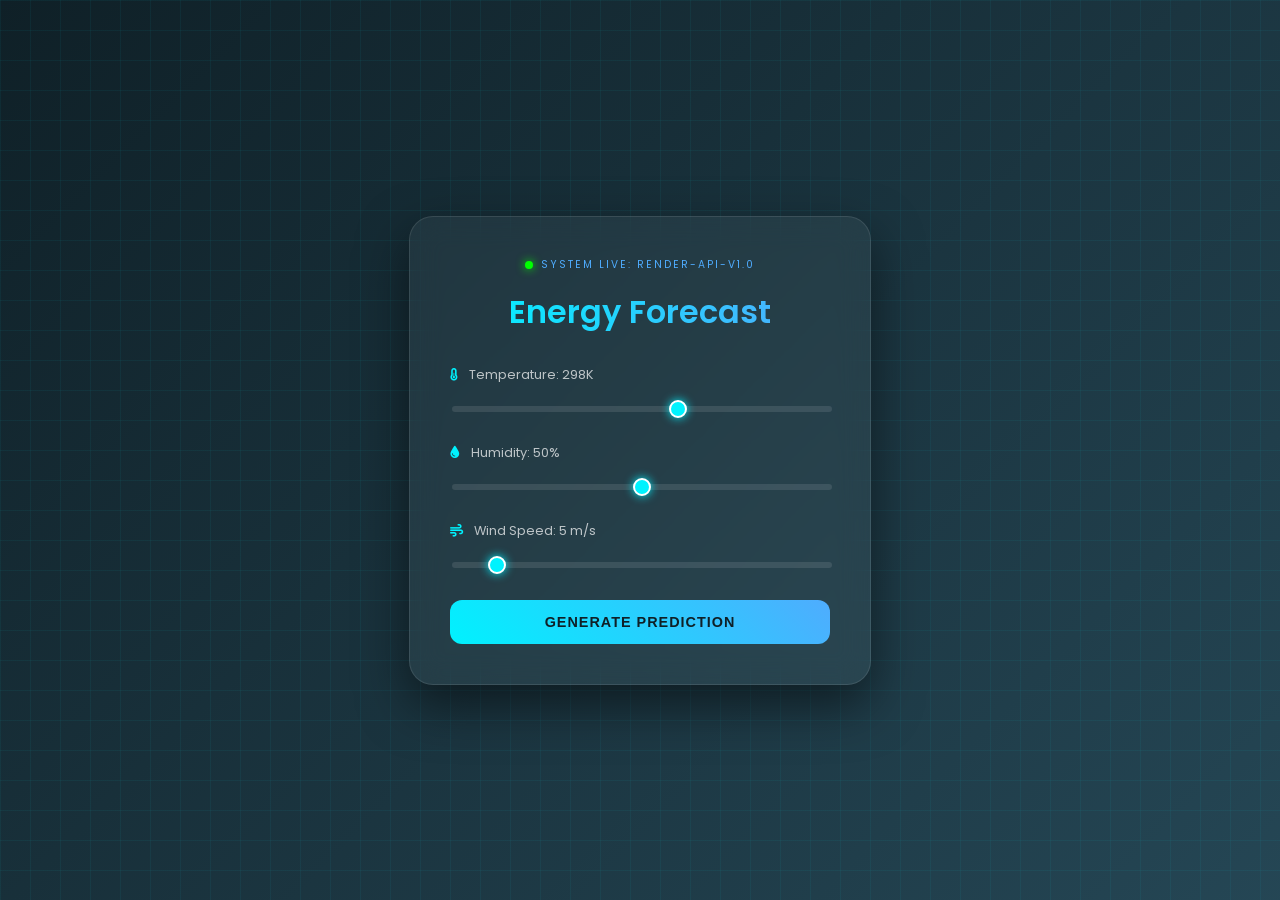
==== frontend/dashboard.html @ c45ea2b1 "Added modern SaaS landing page" ====
<!DOCTYPE html>
<html lang="en">
<head>
    <meta charset="UTF-8">
    <meta name="viewport" content="width=device-width, initial-scale=1.0">
    <title>AI Energy Forecast Dashboard</title>
    <link rel="stylesheet" href="style.css">
    <link rel="stylesheet" href="https://cdnjs.cloudflare.com/ajax/libs/font-awesome/6.0.0/css/all.min.css">
</head>
<body>
    <div class="container">
        <div class="status-bar">
            <span class="status-dot"></span> SYSTEM LIVE: RENDER-API-v1.0
        </div>
        
        <h1>Energy Forecast</h1>

        <form id="predictForm">
            <div class="input-group">
                <label><i class="fas fa-thermometer-half"></i> Temperature: <span id="tempVal">298</span>K</label>
                <input type="range" id="temp" min="250" max="330" value="298" oninput="document.getElementById('tempVal').innerText=this.value">
            </div>

            <div class="input-group">
                <label><i class="fas fa-tint"></i> Humidity: <span id="humVal">50</span>%</label>
                <input type="range" id="humidity" min="0" max="100" value="50" oninput="document.getElementById('humVal').innerText=this.value">
            </div>

            <div class="input-group">
                <label><i class="fas fa-wind"></i> Wind Speed: <span id="windVal">5</span> m/s</label>
                <input type="range" id="wind" min="0" max="50" value="5" oninput="document.getElementById('windVal').innerText=this.value">
            </div>

            <button type="submit">GENERATE PREDICTION</button>
        </form>

        <div id="result"></div>
    </div>

    <script src="script.js"></script>
</body>
</html>
---- frontend/style.css ----
@import url('https://fonts.googleapis.com/css2?family=Poppins:wght@300;400;600&display=swap');
body {
    margin: 0;
    padding: 0;
    font-family: 'Poppins', sans-serif;
    height: 100vh;
    display: flex;
    justify-content: center;
    align-items: center;
    color: white;
    overflow: hidden;
    
    background: linear-gradient(-45deg, #0f2027, #203a43, #2c5364, #0f2027);
    background-size: 400% 400%;
    animation: gradientShift 15s ease infinite;
}
body::before {
    content: "";
    position: absolute;
    top: 0; left: 0; width: 100%; height: 100%;
    background-image: 
        linear-gradient(rgba(0, 242, 254, 0.05) 1px, transparent 1px),
        linear-gradient(90deg, rgba(0, 242, 254, 0.05) 1px, transparent 1px);
    background-size: 30px 30px;
    z-index: -1;
}

@keyframes gradientShift {
    0% { background-position: 0% 50%; }
    50% { background-position: 100% 50%; }
    100% { background-position: 0% 50%; }
}


.container {
    background: rgba(255, 255, 255, 0.05);
    backdrop-filter: blur(15px);
    -webkit-backdrop-filter: blur(15px);
    border: 1px solid rgba(255, 255, 255, 0.1);
    border-radius: 24px;
    padding: 40px;
    width: 380px;
    box-shadow: 0 20px 50px rgba(0, 0, 0, 0.5);
    text-align: center;
    transition: transform 0.3s ease, box-shadow 0.3s ease;
}

.container:hover {
    transform: translateY(-5px);
    box-shadow: 0 25px 60px rgba(0, 242, 254, 0.2);
}


.status-bar {
    font-size: 0.65rem;
    color: #4facfe;
    text-transform: uppercase;
    letter-spacing: 2px;
    margin-bottom: 15px;
    display: flex;
    align-items: center;
    justify-content: center;
}

.status-dot {
    height: 8px;
    width: 8px;
    background: #00ff00;
    border-radius: 50%;
    margin-right: 8px;
    box-shadow: 0 0 10px #00ff00;
    animation: blink 2s infinite;
}

@keyframes blink {
    0%, 100% { opacity: 1; }
    50% { opacity: 0.4; }
}

h1 {
    font-weight: 600;
    margin: 0 0 30px 0;
    background: linear-gradient(to right, #00f2fe, #4facfe);
    -webkit-background-clip: text;
    -webkit-text-fill-color: transparent;
}


.input-group {
    margin-bottom: 25px;
    text-align: left;
}

label {
    font-size: 0.8rem;
    color: rgba(255, 255, 255, 0.7);
    display: block;
    margin-bottom: 10px;
}

label i {
    margin-right: 8px;
    color: #00f2fe;
}


input[type=range] {
    -webkit-appearance: none;
    width: 100%;
    background: rgba(255, 255, 255, 0.1);
    height: 6px;
    border-radius: 5px;
    outline: none;
}

input[type=range]::-webkit-slider-thumb {
    -webkit-appearance: none;
    height: 18px;
    width: 18px;
    border-radius: 50%;
    background: #00f2fe;
    cursor: pointer;
    box-shadow: 0 0 10px #00f2fe;
    border: 2px solid white;
}


button {
    width: 100%;
    padding: 14px;
    border-radius: 12px;
    border: none;
    background: linear-gradient(45deg, #00f2fe, #4facfe);
    color: #0f2027;
    font-weight: 700;
    font-size: 0.9rem;
    cursor: pointer;
    transition: all 0.3s ease;
    text-transform: uppercase;
    letter-spacing: 1px;
}

button:hover {
    letter-spacing: 2px;
    box-shadow: 0 0 20px rgba(0, 242, 254, 0.6);
}


#result {
    margin-top: 30px;
    padding: 20px;
    border-radius: 15px;
    background: rgba(0, 242, 254, 0.05);
    border: 1px solid rgba(0, 242, 254, 0.2);
    display: none; 
}

.prediction-value {
    display: block;
    font-size: 2rem;
    color: #00f2fe;
    font-weight: 700;
    margin-top: 10px;
    text-shadow: 0 0 15px rgba(0, 242, 254, 0.5);
}
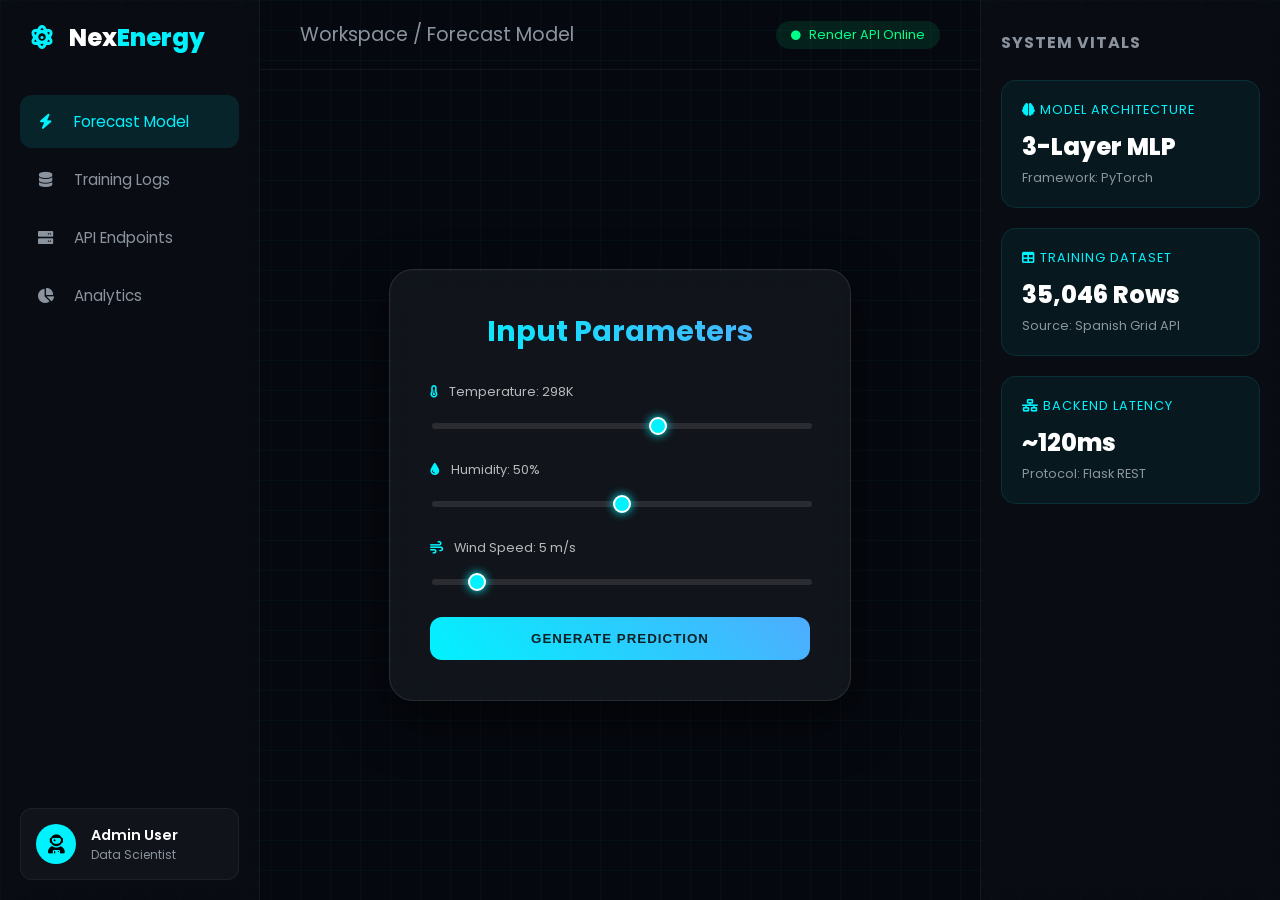
==== commit b8fa14bc: "Upgraded dashboard to 3-column SaaS app layout" ====
--- a/frontend/dashboard.html
+++ b/frontend/dashboard.html
@@ -3,40 +3,83 @@
 <head>
     <meta charset="UTF-8">
     <meta name="viewport" content="width=device-width, initial-scale=1.0">
-    <title>AI Energy Forecast Dashboard</title>
+    <title>NexEnergy | AI Workspace</title>
     <link rel="stylesheet" href="style.css">
     <link rel="stylesheet" href="https://cdnjs.cloudflare.com/ajax/libs/font-awesome/6.0.0/css/all.min.css">
 </head>
 <body>
-    <div class="container">
-        <div class="status-bar">
-            <span class="status-dot"></span> SYSTEM LIVE: RENDER-API-v1.0
-        </div>
+    <div class="dashboard-layout">
         
-        <h1>Energy Forecast</h1>
+        <aside class="sidebar">
+            <div class="logo-area"><i class="fas fa-atom"></i> Nex<span>Energy</span></div>
+            <nav class="side-nav">
+                <a href="#" class="active"><i class="fas fa-bolt"></i> Forecast Model</a>
+                <a href="#"><i class="fas fa-database"></i> Training Logs</a>
+                <a href="#"><i class="fas fa-server"></i> API Endpoints</a>
+                <a href="#"><i class="fas fa-chart-pie"></i> Analytics</a>
+            </nav>
+            <div class="user-profile">
+                <div class="avatar"><i class="fas fa-user-astronaut"></i></div>
+                <div class="user-info">
+                    <span class="name">Admin User</span>
+                    <span class="role">Data Scientist</span>
+                </div>
+            </div>
+        </aside>
 
-        <form id="predictForm">
-            <div class="input-group">
-                <label><i class="fas fa-thermometer-half"></i> Temperature: <span id="tempVal">298</span>K</label>
-                <input type="range" id="temp" min="250" max="330" value="298" oninput="document.getElementById('tempVal').innerText=this.value">
+        <main class="main-content">
+            <header class="top-bar">
+                <h2>Workspace / Forecast Model</h2>
+                <div class="live-status"><i class="fas fa-circle status-dot"></i> Render API Online</div>
+            </header>
+
+            <div class="center-wrapper">
+                <div class="container">
+                    <h1>Input Parameters</h1>
+                    <form id="predictForm">
+                        <div class="input-group">
+                            <label><i class="fas fa-thermometer-half"></i> Temperature: <span id="tempVal">298</span>K</label>
+                            <input type="range" id="temp" min="250" max="330" value="298" oninput="document.getElementById('tempVal').innerText=this.value">
+                        </div>
+                        <div class="input-group">
+                            <label><i class="fas fa-tint"></i> Humidity: <span id="humVal">50</span>%</label>
+                            <input type="range" id="humidity" min="0" max="100" value="50" oninput="document.getElementById('humVal').innerText=this.value">
+                        </div>
+                        <div class="input-group">
+                            <label><i class="fas fa-wind"></i> Wind Speed: <span id="windVal">5</span> m/s</label>
+                            <input type="range" id="wind" min="0" max="50" value="5" oninput="document.getElementById('windVal').innerText=this.value">
+                        </div>
+                        <button type="submit">GENERATE PREDICTION</button>
+                    </form>
+                    <div id="result"></div>
+                </div>
+            </div>
+        </main>
+
+        <aside class="right-panel">
+            <h3>System Vitals</h3>
+            
+            <div class="vital-card">
+                <div class="v-head"><i class="fas fa-brain"></i> Model Architecture</div>
+                <div class="v-stat">3-Layer MLP</div>
+                <div class="v-sub">Framework: PyTorch</div>
             </div>
 
-            <div class="input-group">
-                <label><i class="fas fa-tint"></i> Humidity: <span id="humVal">50</span>%</label>
-                <input type="range" id="humidity" min="0" max="100" value="50" oninput="document.getElementById('humVal').innerText=this.value">
+            <div class="vital-card">
+                <div class="v-head"><i class="fas fa-table"></i> Training Dataset</div>
+                <div class="v-stat">35,046 Rows</div>
+                <div class="v-sub">Source: Spanish Grid API</div>
             </div>
 
-            <div class="input-group">
-                <label><i class="fas fa-wind"></i> Wind Speed: <span id="windVal">5</span> m/s</label>
-                <input type="range" id="wind" min="0" max="50" value="5" oninput="document.getElementById('windVal').innerText=this.value">
+            <div class="vital-card">
+                <div class="v-head"><i class="fas fa-network-wired"></i> Backend Latency</div>
+                <div class="v-stat">~120ms</div>
+                <div class="v-sub">Protocol: Flask REST</div>
             </div>
+        </aside>
 
-            <button type="submit">GENERATE PREDICTION</button>
-        </form>
-
-        <div id="result"></div>
     </div>
-
+    
     <script src="script.js"></script>
 </body>
-</html>
+</html>
--- a/frontend/style.css
+++ b/frontend/style.css
@@ -1,165 +1,137 @@
-@import url('https://fonts.googleapis.com/css2?family=Poppins:wght@300;400;600&display=swap');
+@import url('https://fonts.googleapis.com/css2?family=Poppins:wght@300;400;600;800&display=swap');
+
 body {
     margin: 0;
     padding: 0;
     font-family: 'Poppins', sans-serif;
+    color: white;
+    background: #05080f; 
+    background-image: 
+        linear-gradient(rgba(0, 242, 254, 0.03) 1px, transparent 1px),
+        linear-gradient(90deg, rgba(0, 242, 254, 0.03) 1px, transparent 1px);
+    background-size: 30px 30px;
     height: 100vh;
+    overflow: hidden;
+}
+
+/* --- THE 3-COLUMN GRID LAYOUT --- */
+.dashboard-layout {
+    display: grid;
+    grid-template-columns: 260px 1fr 300px;
+    height: 100vh;
+}
+
+/* --- LEFT SIDEBAR --- */
+.sidebar {
+    background: rgba(255, 255, 255, 0.02);
+    border-right: 1px solid rgba(255, 255, 255, 0.05);
+    backdrop-filter: blur(10px);
+    display: flex;
+    flex-direction: column;
+    padding: 20px;
+}
+
+.logo-area {
+    font-size: 1.5rem;
+    font-weight: 800;
+    margin-bottom: 40px;
+    padding-left: 10px;
+}
+.logo-area span { color: #00f2fe; }
+.logo-area i { color: #00f2fe; margin-right: 10px; }
+
+.side-nav a {
+    display: block;
+    color: #8b949e;
+    text-decoration: none;
+    padding: 15px;
+    border-radius: 12px;
+    margin-bottom: 5px;
+    transition: 0.3s;
+    font-size: 0.95rem;
+}
+.side-nav a i { margin-right: 15px; width: 20px; text-align: center; }
+.side-nav a:hover, .side-nav a.active {
+    background: rgba(0, 242, 254, 0.1);
+    color: #00f2fe;
+}
+
+.user-profile {
+    margin-top: auto;
+    display: flex;
+    align-items: center;
+    padding: 15px;
+    background: rgba(255, 255, 255, 0.03);
+    border-radius: 12px;
+    border: 1px solid rgba(255, 255, 255, 0.05);
+}
+.avatar { background: #00f2fe; color: #000; width: 40px; height: 40px; border-radius: 50%; display: flex; justify-content: center; align-items: center; margin-right: 15px; font-size: 1.2rem;}
+.user-info .name { display: block; font-weight: 600; font-size: 0.9rem; }
+.user-info .role { display: block; font-size: 0.75rem; color: #8b949e; }
+
+/* --- CENTER CONTENT --- */
+.main-content {
+    display: flex;
+    flex-direction: column;
+}
+
+.top-bar {
+    padding: 20px 40px;
+    display: flex;
+    justify-content: space-between;
+    align-items: center;
+    border-bottom: 1px solid rgba(255, 255, 255, 0.05);
+}
+.top-bar h2 { margin: 0; font-size: 1.2rem; font-weight: 400; color: #8b949e; }
+.live-status { font-size: 0.8rem; color: #00ff88; background: rgba(0, 255, 136, 0.1); padding: 5px 15px; border-radius: 20px; }
+.status-dot { animation: blink 2s infinite; margin-right: 5px; font-size: 0.6rem; }
+@keyframes blink { 0%, 100% { opacity: 1; } 50% { opacity: 0.4; } }
+
+.center-wrapper {
+    flex-grow: 1;
     display: flex;
     justify-content: center;
     align-items: center;
-    color: white;
-    overflow: hidden;
-    
-    background: linear-gradient(-45deg, #0f2027, #203a43, #2c5364, #0f2027);
-    background-size: 400% 400%;
-    animation: gradientShift 15s ease infinite;
-}
-body::before {
-    content: "";
-    position: absolute;
-    top: 0; left: 0; width: 100%; height: 100%;
-    background-image: 
-        linear-gradient(rgba(0, 242, 254, 0.05) 1px, transparent 1px),
-        linear-gradient(90deg, rgba(0, 242, 254, 0.05) 1px, transparent 1px);
-    background-size: 30px 30px;
-    z-index: -1;
 }
 
-@keyframes gradientShift {
-    0% { background-position: 0% 50%; }
-    50% { background-position: 100% 50%; }
-    100% { background-position: 0% 50%; }
+/* --- RIGHT PANEL (VITALS) --- */
+.right-panel {
+    background: rgba(255, 255, 255, 0.02);
+    border-left: 1px solid rgba(255, 255, 255, 0.05);
+    backdrop-filter: blur(10px);
+    padding: 30px 20px;
 }
+.right-panel h3 { margin-top: 0; font-size: 1rem; color: #8b949e; margin-bottom: 25px; text-transform: uppercase; letter-spacing: 1px;}
 
+.vital-card {
+    background: rgba(0, 242, 254, 0.05);
+    border: 1px solid rgba(0, 242, 254, 0.1);
+    padding: 20px;
+    border-radius: 15px;
+    margin-bottom: 20px;
+}
+.v-head { font-size: 0.8rem; color: #00f2fe; margin-bottom: 10px; text-transform: uppercase; letter-spacing: 1px; }
+.v-stat { font-size: 1.5rem; font-weight: 800; margin-bottom: 5px; }
+.v-sub { font-size: 0.8rem; color: #8b949e; }
 
+/* --- YOUR ORIGINAL GLASS CONTAINER (Untouched) --- */
 .container {
     background: rgba(255, 255, 255, 0.05);
     backdrop-filter: blur(15px);
-    -webkit-backdrop-filter: blur(15px);
     border: 1px solid rgba(255, 255, 255, 0.1);
     border-radius: 24px;
     padding: 40px;
     width: 380px;
     box-shadow: 0 20px 50px rgba(0, 0, 0, 0.5);
     text-align: center;
-    transition: transform 0.3s ease, box-shadow 0.3s ease;
 }
-
-.container:hover {
-    transform: translateY(-5px);
-    box-shadow: 0 25px 60px rgba(0, 242, 254, 0.2);
-}
-
-
-.status-bar {
-    font-size: 0.65rem;
-    color: #4facfe;
-    text-transform: uppercase;
-    letter-spacing: 2px;
-    margin-bottom: 15px;
-    display: flex;
-    align-items: center;
-    justify-content: center;
-}
-
-.status-dot {
-    height: 8px;
-    width: 8px;
-    background: #00ff00;
-    border-radius: 50%;
-    margin-right: 8px;
-    box-shadow: 0 0 10px #00ff00;
-    animation: blink 2s infinite;
-}
-
-@keyframes blink {
-    0%, 100% { opacity: 1; }
-    50% { opacity: 0.4; }
-}
-
-h1 {
-    font-weight: 600;
-    margin: 0 0 30px 0;
-    background: linear-gradient(to right, #00f2fe, #4facfe);
-    -webkit-background-clip: text;
-    -webkit-text-fill-color: transparent;
-}
-
-
-.input-group {
-    margin-bottom: 25px;
-    text-align: left;
-}
-
-label {
-    font-size: 0.8rem;
-    color: rgba(255, 255, 255, 0.7);
-    display: block;
-    margin-bottom: 10px;
-}
-
-label i {
-    margin-right: 8px;
-    color: #00f2fe;
-}
-
-
-input[type=range] {
-    -webkit-appearance: none;
-    width: 100%;
-    background: rgba(255, 255, 255, 0.1);
-    height: 6px;
-    border-radius: 5px;
-    outline: none;
-}
-
-input[type=range]::-webkit-slider-thumb {
-    -webkit-appearance: none;
-    height: 18px;
-    width: 18px;
-    border-radius: 50%;
-    background: #00f2fe;
-    cursor: pointer;
-    box-shadow: 0 0 10px #00f2fe;
-    border: 2px solid white;
-}
-
-
-button {
-    width: 100%;
-    padding: 14px;
-    border-radius: 12px;
-    border: none;
-    background: linear-gradient(45deg, #00f2fe, #4facfe);
-    color: #0f2027;
-    font-weight: 700;
-    font-size: 0.9rem;
-    cursor: pointer;
-    transition: all 0.3s ease;
-    text-transform: uppercase;
-    letter-spacing: 1px;
-}
-
-button:hover {
-    letter-spacing: 2px;
-    box-shadow: 0 0 20px rgba(0, 242, 254, 0.6);
-}
-
-
-#result {
-    margin-top: 30px;
-    padding: 20px;
-    border-radius: 15px;
-    background: rgba(0, 242, 254, 0.05);
-    border: 1px solid rgba(0, 242, 254, 0.2);
-    display: none; 
-}
-
-.prediction-value {
-    display: block;
-    font-size: 2rem;
-    color: #00f2fe;
-    font-weight: 700;
-    margin-top: 10px;
-    text-shadow: 0 0 15px rgba(0, 242, 254, 0.5);
-} 
+h1 { margin: 0 0 30px 0; font-size: 1.8rem; background: linear-gradient(to right, #00f2fe, #4facfe); -webkit-background-clip: text; -webkit-text-fill-color: transparent; }
+.input-group { margin-bottom: 25px; text-align: left; }
+label { font-size: 0.8rem; color: rgba(255, 255, 255, 0.7); display: block; margin-bottom: 10px; }
+label i { margin-right: 8px; color: #00f2fe; }
+input[type=range] { -webkit-appearance: none; width: 100%; background: rgba(255, 255, 255, 0.1); height: 6px; border-radius: 5px; outline: none; }
+input[type=range]::-webkit-slider-thumb { -webkit-appearance: none; height: 18px; width: 18px; border-radius: 50%; background: #00f2fe; cursor: pointer; box-shadow: 0 0 10px #00f2fe; border: 2px solid white; }
+button { width: 100%; padding: 14px; border-radius: 12px; border: none; background: linear-gradient(45deg, #00f2fe, #4facfe); color: #0f2027; font-weight: 700; cursor: pointer; transition: 0.3s; letter-spacing: 1px;}
+button:hover { letter-spacing: 2px; box-shadow: 0 0 20px rgba(0, 242, 254, 0.6); }
+#result { margin-top: 30px; padding: 20px; border-radius: 15px; background: rgba(0, 242, 254, 0.05); border: 1px solid rgba(0, 242, 254, 0.2); display: none; }
+.prediction-value { display: block; font-size: 2rem; color: #00f2fe; font-weight: 700; margin-top: 10px; text-shadow: 0 0 15px rgba(0, 242, 254, 0.5); }
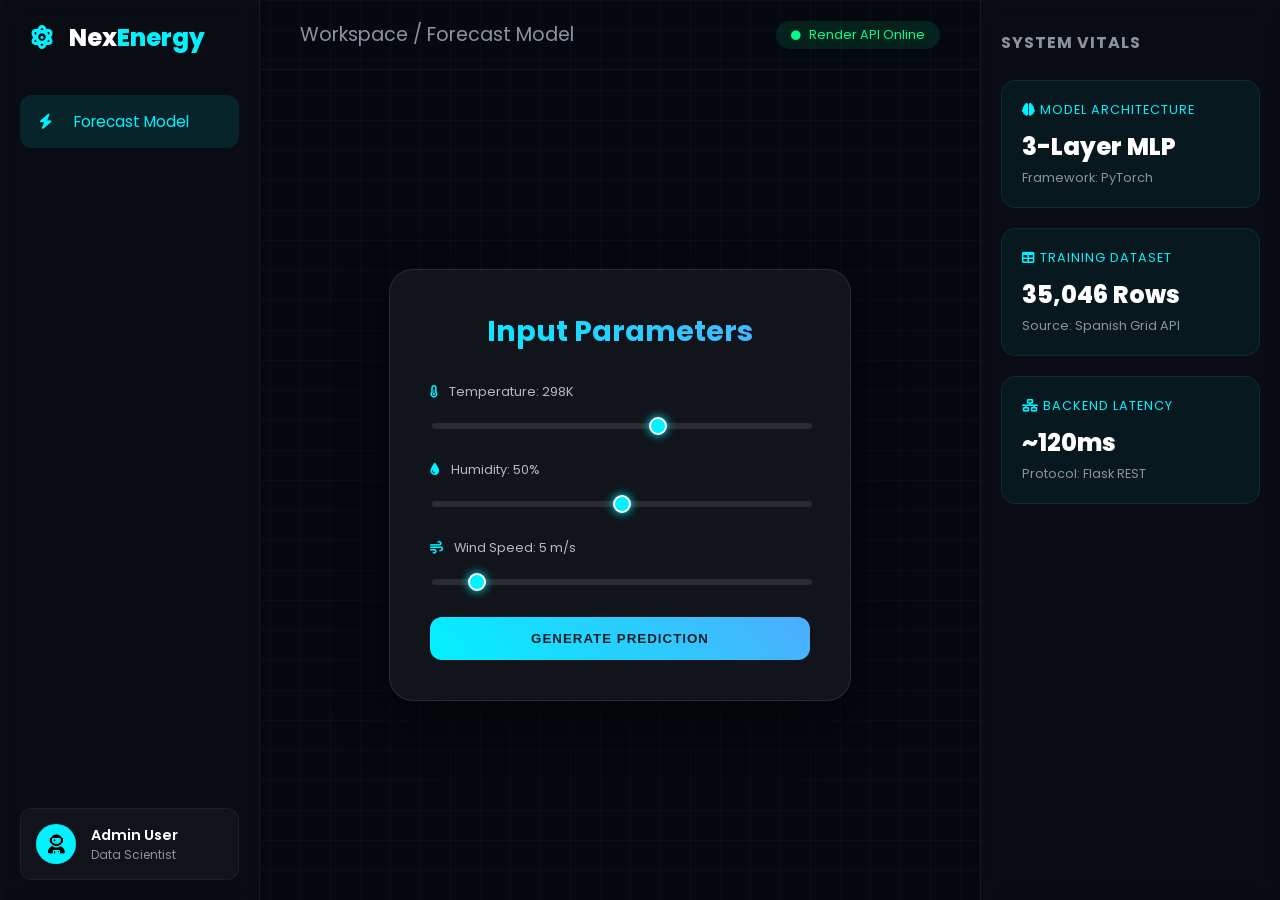
==== commit 2d2b67b4: "new add" ====
--- a/frontend/dashboard.html
+++ b/frontend/dashboard.html
@@ -14,9 +14,6 @@
             <div class="logo-area"><i class="fas fa-atom"></i> Nex<span>Energy</span></div>
             <nav class="side-nav">
                 <a href="#" class="active"><i class="fas fa-bolt"></i> Forecast Model</a>
-                <a href="#"><i class="fas fa-database"></i> Training Logs</a>
-                <a href="#"><i class="fas fa-server"></i> API Endpoints</a>
-                <a href="#"><i class="fas fa-chart-pie"></i> Analytics</a>
             </nav>
             <div class="user-profile">
                 <div class="avatar"><i class="fas fa-user-astronaut"></i></div>
--- a/frontend/style.css
+++ b/frontend/style.css
@@ -14,14 +14,14 @@
     overflow: hidden;
 }
 
-/* --- THE 3-COLUMN GRID LAYOUT --- */
+
 .dashboard-layout {
     display: grid;
     grid-template-columns: 260px 1fr 300px;
     height: 100vh;
 }
 
-/* --- LEFT SIDEBAR --- */
+
 .sidebar {
     background: rgba(255, 255, 255, 0.02);
     border-right: 1px solid rgba(255, 255, 255, 0.05);
@@ -69,7 +69,7 @@
 .user-info .name { display: block; font-weight: 600; font-size: 0.9rem; }
 .user-info .role { display: block; font-size: 0.75rem; color: #8b949e; }
 
-/* --- CENTER CONTENT --- */
+
 .main-content {
     display: flex;
     flex-direction: column;
@@ -94,7 +94,7 @@
     align-items: center;
 }
 
-/* --- RIGHT PANEL (VITALS) --- */
+
 .right-panel {
     background: rgba(255, 255, 255, 0.02);
     border-left: 1px solid rgba(255, 255, 255, 0.05);
@@ -114,7 +114,7 @@
 .v-stat { font-size: 1.5rem; font-weight: 800; margin-bottom: 5px; }
 .v-sub { font-size: 0.8rem; color: #8b949e; }
 
-/* --- YOUR ORIGINAL GLASS CONTAINER (Untouched) --- */
+
 .container {
     background: rgba(255, 255, 255, 0.05);
     backdrop-filter: blur(15px);
